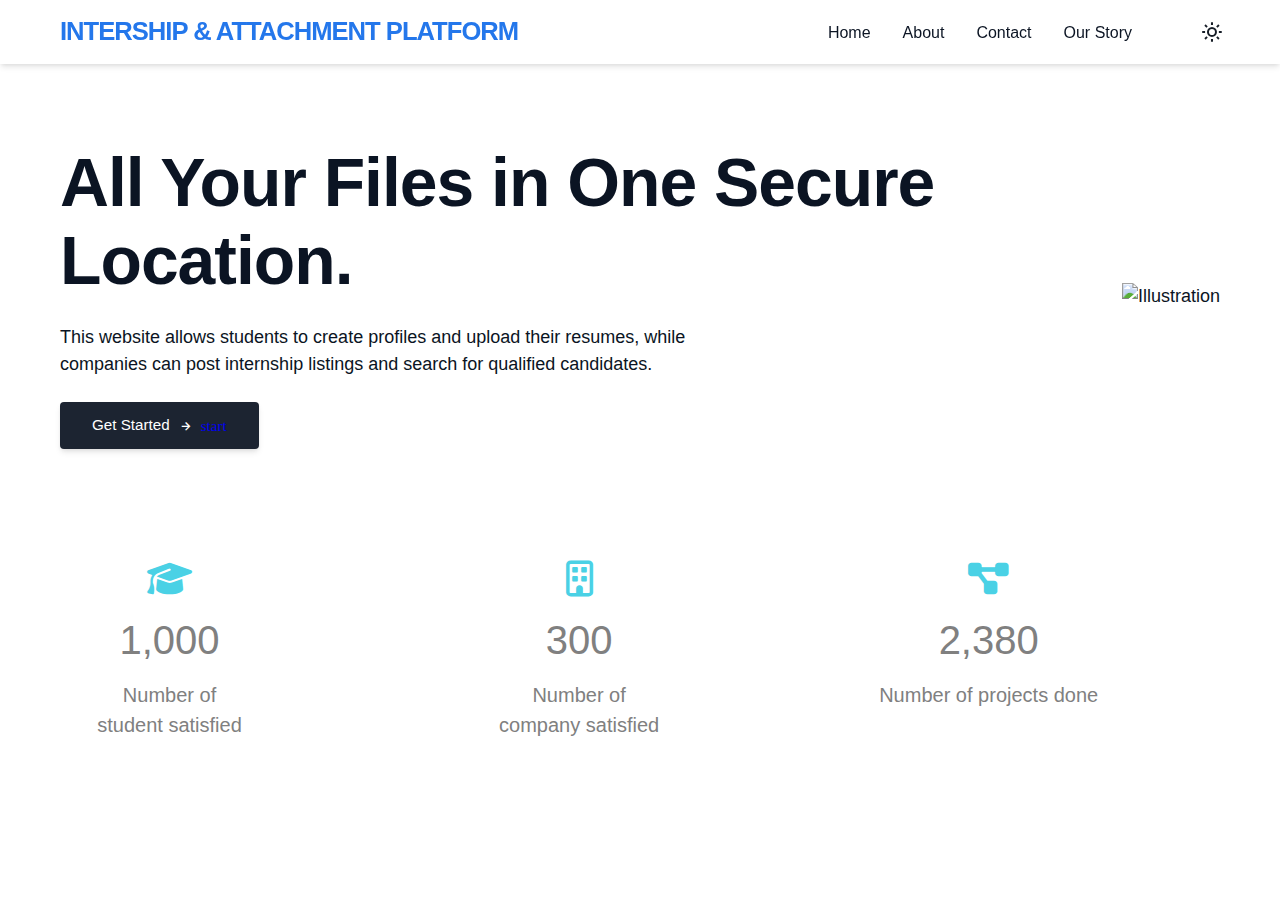
==== index.html @ 491e1c81 "jobserch" ====
<!DOCTYPE html>
<html lang="en">
<head>
    <meta charset="UTF-8">
    <meta name="viewport" content="width=device-width, initial-scale=1.0">
    <title>Document</title>
    <link rel="stylesheet" href="style.css">
    <link rel="stylesheet" href="https://cdnjs.cloudflare.com/ajax/libs/font-awesome/6.4.2/css/all.min.css">
    <link rel="stylesheet" href="https://unpkg.com/boxicons@latest/css/boxicons.min.css">
    <script src="https://ajax.googleapis.com/ajax/libs/jquery/3.6.0/jquery.min.js"></script>


</head>
<body>
    <header class="header" id="header">
        <nav class="navbar container">
           <a href="#" class="brand">Intership & Attachment platform</a>
           <div class="burger" id="burger">
              <span class="burger-line"></span>
              <span class="burger-line"></span>
              <span class="burger-line"></span>
           </div>
           <div class="menu" id="menu">
              <ul class="menu-inner">
                 <li class="menu-item"><a href="#Home" class="menu-link">Home</a></li>
                 <li class="menu-item"><a href="#" class="menu-link">About</a></li>
                 <li class="menu-item"><a href="#" class="menu-link">Contact</a></li>
                 <li class="menu-item"><a href="#" class="menu-link">Our story</a></li>
              </ul>
           </div>
           <button class="switch" id="switch">
              <i class="switch-light bx bx-sun"></i>
              
              <i class="switch-dark bx bx-moon"></i>

           </button>
        </nav>
     </header>
     <main class="main">
        <section class="section banner banner-section" id="Home">
           <div class="container banner-column">
              <img class="banner-image" src="https://i.ibb.co/sVqYmS2/Illustration.png" alt="Illustration">
              <div class="banner-inner">
                 <h1 class="heading-xl">All Your Files in One Secure Location.</h1>
                 <p class="paragraph">
                    This website allows students to create profiles and upload their resumes, while companies can post internship listings and search for qualified candidates.
  </p>
                 <button class="btn btn-darken btn-inline">
                Get Started  <i class="bx bx-right-arrow-alt"> <a href="registration.html" class="btn">start</a> </i>
                 </button>
              </div>
           </div>
        </section>
     </main>

<!-- ....................................................................................................................................
      END OF HOME SECTION
.................................................................................................................................... -->


<div class="counter">
<div class="wrapper">
   <div class="counter col_fourth">
      <i class="fa-solid fa-graduation-cap fa-beat  fa-2x"></i>
           <!-- <i class="fa fa-code fa-2x"></i> -->
     <h2 class="timer count-title count-number" data-to="5000" data-speed="3500"></h2>
      <p class="count-text ">Number of student satisfied</p>
   </div>

   <div class="counter col_fourth">
      <i class="fa-regular fa-building fa-beat fa-2x"></i>
     <!-- <i class="fa fa-coffee fa-2x"></i> -->
     <h2 class="timer count-title count-number" data-to="1500" data-speed="3500" data-decimals =""></h2>
     <p class="count-text ">Number of company satisfied</p>
   </div>

   <div class="counter col_fourth">
      <i class="fa-solid fa-diagram-project fa-beat fa-2x"></i>
     <!-- <i class="fa fa-lightbulb-o fa-2x"></i> -->
     <h2 class="timer count-title count-number" data-to="11900" data-speed="3500"></h2>
     <p class="count-text ">Number of projects done</p>
   </div>
</div>


   

<!-- END OF counter SECTION .......................................... -->
<!-- .................................................................... -->





     <!-- <script src="https://code.iconify.design/iconify-icon/1.0.7/iconify-icon.min.js"></script> -->
 <script src="script.js"></script>
</body>
</html>
---- style.css ----
:root {
  --color-white-100: hsl(206, 0%, 100%);
  --color-white-200: hsl(206, 0%, 90%);
  --color-white-300: hsl(206, 0%, 80%);
  --color-white-400: hsl(206, 0%, 65%);
  --color-white-500: hsl(206, 0%, 50%);
  --color-black-100: hsl(217, 30%, 18%);
  --color-black-200: hsl(217, 27%, 15%);
  --color-black-300: hsl(217, 27%, 12%);
  --color-black-400: hsl(217, 52%, 9%);
  --color-blue-100: hsl(215, 97%, 87%);
  --color-blue-200: hsl(215, 96%, 78%);
  --color-blue-300: hsl(215, 94%, 68%);
  --color-blue-400: hsl(215, 91%, 60%);
  --color-blue-500: hsl(215, 83%, 53%);
  --color-blue-600: hsl(215, 76%, 48%);
  --shadow-small: 0 1px 3px 0 rgba(0, 0, 0, 0.1),
     0 1px 2px 0 rgba(0, 0, 0, 0.06);
  --shadow-medium: 0 4px 6px -1px rgba(0, 0, 0, 0.1),
     0 2px 4px -1px rgba(0, 0, 0, 0.06);
  --shadow-large: 0 10px 15px -3px rgba(0, 0, 0, 0.1),
     0 4px 6px -2px rgba(0, 0, 0, 0.05);
}

*,
*::before,
*::after {
  padding: 0;
  margin: 0;
  box-sizing: border-box;
  list-style: none;
  list-style-type: none;
  text-decoration: none;
  -webkit-font-smoothing: antialiased;
  -moz-osx-font-smoothing: grayscale;
  text-rendering: optimizeLegibility;
}

html {
  font-size: 100%;
  box-sizing: inherit;
  scroll-behavior: smooth;
  height: -webkit-fill-available;
}

body {
  font-family: "Poppins", sans-serif;
  font-size: clamp(1rem, 2vw, 1.125rem);
  font-weight: 400;
  line-height: 1.5;
  color: var(--color-black-400);
  background-color: var(--color-white-100);
  /* overflow: auto; */
}
body.darkmode {
  color: var(--color-white-100);
  background-color: var(--color-black-400);
}

main {
  overflow: hidden;
}

p {
  text-wrap: balance;
}

a,
button {
  cursor: pointer;
  user-select: none;
  border: none;
  outline: none;
  background: none;
}

img,
video {
  display: block;
  max-width: 100%;
  height: auto;
  object-fit: cover;
}

.section {
  margin: 0 auto;
  padding: 5rem 0 2rem;
}

.container {
  max-width: 75rem;
  height: auto;
  margin: 0 auto;
  padding: 0 1.25rem;
}

.paragraph {
  font-family: inherit;
  text-wrap: balance;
  color: inherit;
}

.heading-xl {
  font-family: inherit;
  font-size: clamp(2.648rem, 6vw, 4.241rem);
  font-weight: 700;
  line-height: 1.15;
  letter-spacing: -1px;
}
.heading-lg {
  font-family: inherit;
  font-size: clamp(2.179rem, 5vw, 3.176rem);
  font-weight: 700;
  line-height: 1.15;
  letter-spacing: -1px;
}
.heading-md {
  font-family: inherit;
  font-size: clamp(1.794rem, 4vw, 2.379rem);
  font-weight: 700;
  line-height: 1.25;
  letter-spacing: -1px;
}

.btn {
  display: inline-block;
  font-family: inherit;
  font-size: 0.95rem;
  font-weight: 500;
  line-height: 1.5;
  text-align: center;
  vertical-align: middle;
  white-space: nowrap;
  user-select: none;
  outline: none;
  border: none;
  border-radius: 0.25rem;
  text-transform: unset;
  transition: all 0.3s ease-in-out;
}
.btn-inline {
  display: inline-flex;
  align-items: center;
  justify-content: center;
  column-gap: 0.5rem;
}
.btn-darken {
  padding: 0.75rem 2rem;
  color: var(--color-white-100);
  background-color: var(--color-black-200);
  box-shadow: var(--shadow-medium);
}
.darkmode .btn-darken {
  background-color: var(--color-blue-500);
}

.header {
  position: fixed;
  top: 0;
  left: 0;
  z-index: 100;
  width: 100%;
  height: auto;
  margin: 0 auto;
  background-color: var(--color-white-100);
  box-shadow: var(--shadow-medium);
}
.darkmode .header {
  background-color: var(--color-black-400);
}

.navbar {
  display: flex;
  flex-direction: row;
  align-items: center;
  align-content: center;
  justify-content: space-between;
  width: 100%;
  height: 4rem;
  margin: 0 auto;
}

.brand {
  font-family: inherit;
  font-size: 1.6rem;
  font-weight: 600;
  line-height: 1.25;
  margin-right: auto;
  letter-spacing: -1px;
  text-transform: uppercase;
  color: var(--color-blue-500);
}
.darkmode .brand {
  color: var(--color-white-100);
}

.menu {
  position: fixed;
  top: 0;
  left: -100%;
  z-index: 10;
  width: 100%;
  height: 100vh;
  overflow: hidden;
  color: var(--color-black-400);
  background-color: var(--color-white-100);
  box-shadow: var(--shadow-medium);
  transition: all 0.4s ease-in-out;
}
.darkmode .menu {
  color: var(--color-white-100);
  background-color: var(--color-black-400);
}
.menu.is-active {
  left: 0;
}
.menu-inner {
  display: flex;
  flex-direction: column;
  align-items: center;
  justify-content: center;
  row-gap: 1.25rem;
  margin-top: 7rem;
}
.menu-link {
  font-family: inherit;
  font-size: 1rem;
  font-weight: 500;
  line-height: 1.5;
  color: inherit;
  text-transform: uppercase;
  transition: all 0.3s ease;
}
@media only screen and (min-width: 48rem) {
  .menu {
    position: relative;
    top: 0;
    left: 0;
    width: auto;
    height: auto;
    padding: 0rem;
    margin-left: auto;
    background: none;
    box-shadow: none;
    transition: none;
  }
  .menu-inner {
    display: flex;
    flex-direction: row;
    column-gap: 2rem;
    margin: 0 auto;
  }
  .menu-link {
    text-transform: capitalize;
  }
}

.burger {
  position: relative;
  display: block;
  cursor: pointer;
  user-select: none;
  order: -1;
  z-index: 12;
  width: 1.6rem;
  height: 1.15rem;
  margin-right: 1.25rem;
  border: none;
  outline: none;
  background: none;
  visibility: visible;
  transform: rotate(0deg);
  transition: 0.35s ease;
}
@media only screen and (min-width: 48rem) {
  .burger {
    display: none;
    visibility: hidden;
  }
}
.burger-line {
  position: absolute;
  display: block;
  left: 0;
  width: 100%;
  height: 2px;
  border: none;
  outline: none;
  opacity: 1;
  border-radius: 1rem;
  transform: rotate(0deg);
  background-color: var(--color-black-300);
  transition: 0.25s ease-in-out;
}
.darkmode .burger-line {
  background-color: var(--color-white-100);
}
.burger-line:nth-child(1) {
  top: 0px;
}
.burger-line:nth-child(2) {
  top: 0.5rem;
  width: 70%;
}
.burger-line:nth-child(3) {
  top: 1rem;
}
.burger.is-active .burger-line:nth-child(1) {
  top: 0.5rem;
  transform: rotate(135deg);
}
.burger.is-active .burger-line:nth-child(2) {
  opacity: 0;
  visibility: hidden;
}
.burger.is-active .burger-line:nth-child(3) {
  top: 0.5rem;
  transform: rotate(-135deg);
}

.switch {
  position: relative;
  display: block;
  cursor: pointer;
  user-select: none;
  z-index: 9;
  margin-left: 5rem;
  margin-right: 0.5rem;
}
.switch-light, .switch-dark {
  position: absolute;
  top: 50%;
  left: 50%;
  transform-origin: center;
  transform: translate(-50%, -50%);
  transition: all 0.3s ease-in;
}
.switch-light {
  font-size: 1.45rem;
  visibility: visible;
  color: var(--color-black-300);
}
.darkmode .switch-light {
  font-size: 0rem;
  visibility: hidden;
}
.switch-dark {
  font-size: 0rem;
  visibility: hidden;
  color: var(--color-white-100);
}
.darkmode .switch-dark {
  font-size: 1.45rem;
  visibility: visible;
}

.banner-column {
  position: relative;
  display: grid;
  align-items: center;
  row-gap: 2rem;
}
@media only screen and (min-width: 48rem) {
  .banner-column {
    grid-template-columns: repeat(2, minmax(0, 1fr));
    justify-content: center;
    margin-top: 4rem;
  }
}
@media only screen and (min-width: 64rem) {
  .banner-column {
    grid-template-columns: 1fr max-content;
    column-gap: 2rem;
  }
}
.banner-image {
  display: block;
  max-width: 25rem;
  height: auto;
  object-fit: cover;
  justify-self: center;
}
@media only screen and (min-width: 48rem) {
  .banner-image {
    order: 1;
    max-width: 28rem;
    height: auto;
  }
}
@media only screen and (min-width: 64rem) {
  .banner-image {
    max-width: 33rem;
    height: auto;
  }
}
.banner-inner {
  display: flex;
  flex-direction: column;
  align-items: flex-start;
  row-gap: 1.5rem;
}

/*# sourceMappingURL=style.css.map */


/* JS COUNTER CSS  */




.counter {
  font-family: Arial;
  padding: 25px;
  background-color: #f5f5f5;
  color: #808080;
  text-align: center;
  margin-top: 0;
  display: flex;
  justify-content: space-between;
}

/*-=-=-=-=-=-=-=-=-=-=-=- */
/* Column Grids */
/*-=-=-=-=-=-=-=-=-=-=-=- */

.col_half { width: 49%; }
.col_third { width: 32%; }
.col_fourth { width: 23.5%; align-self: center; }
.col_fifth { width: 18.4%; }
.col_sixth { width: 15%; }
.col_three_fourth { width: 74.5%;}
.col_twothird{ width: 66%;}
.col_half,
.col_third,
.col_twothird,
.col_fourth,
.col_three_fourth,
.col_fifth{
  position: relative;
  display:inline;
  display: inline-block;
  float: left;
  margin-right: 9.8%;
  margin-bottom: 20px;
}
.end { margin-right: 0 !important; }
/* Column Grids End */

.wrapper { width: 100%; margin: 30px auto; position: relative;}
.counter { background-color: #ffffff; margin-right: 20px 35px;  border-radius: 5px;}
.count-title { font-size: 40px; font-weight: normal; margin-top: 10px; margin-bottom: 0; text-align: center; }
.count-text { font-size: 20px; font-weight: normal; margin-top: 10px; margin-bottom: 0; text-align: center; }
.fa-2x { margin: 0 auto; float: none; display: table; color: #4ad1e5; }
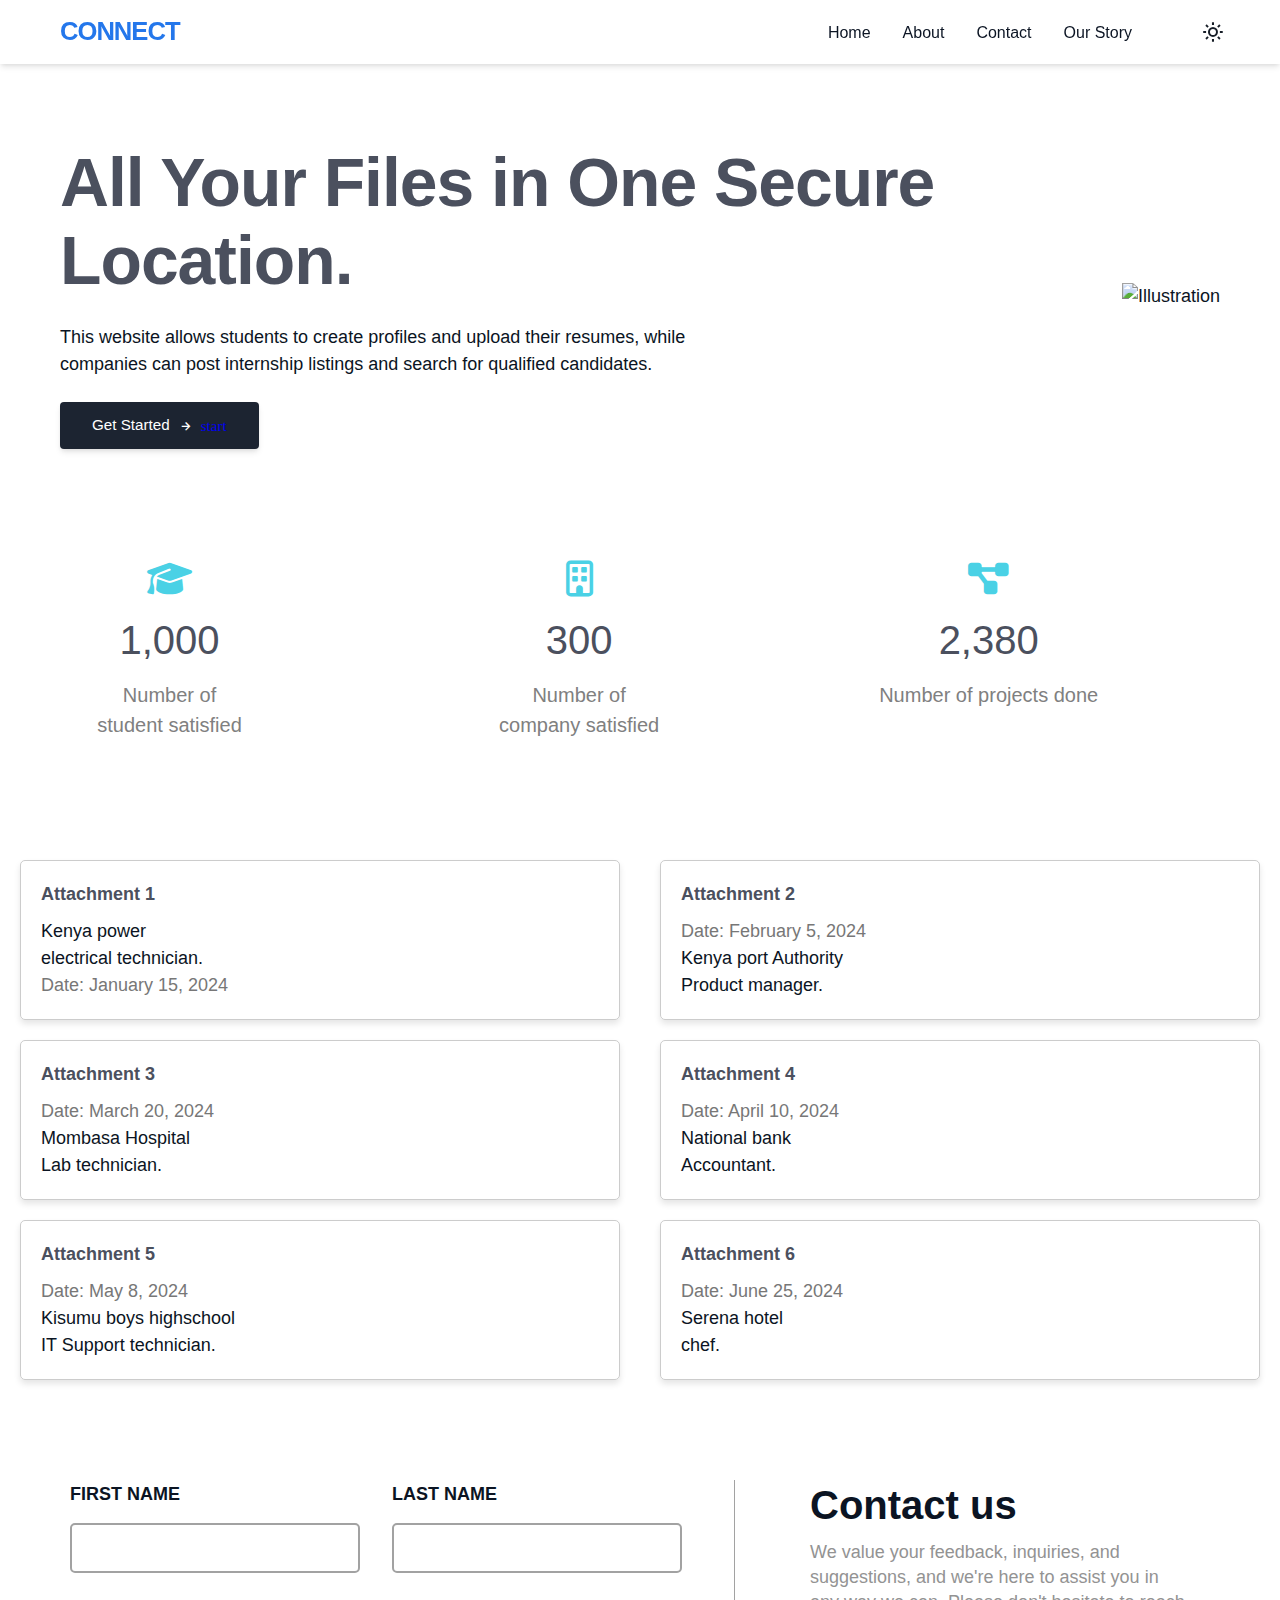
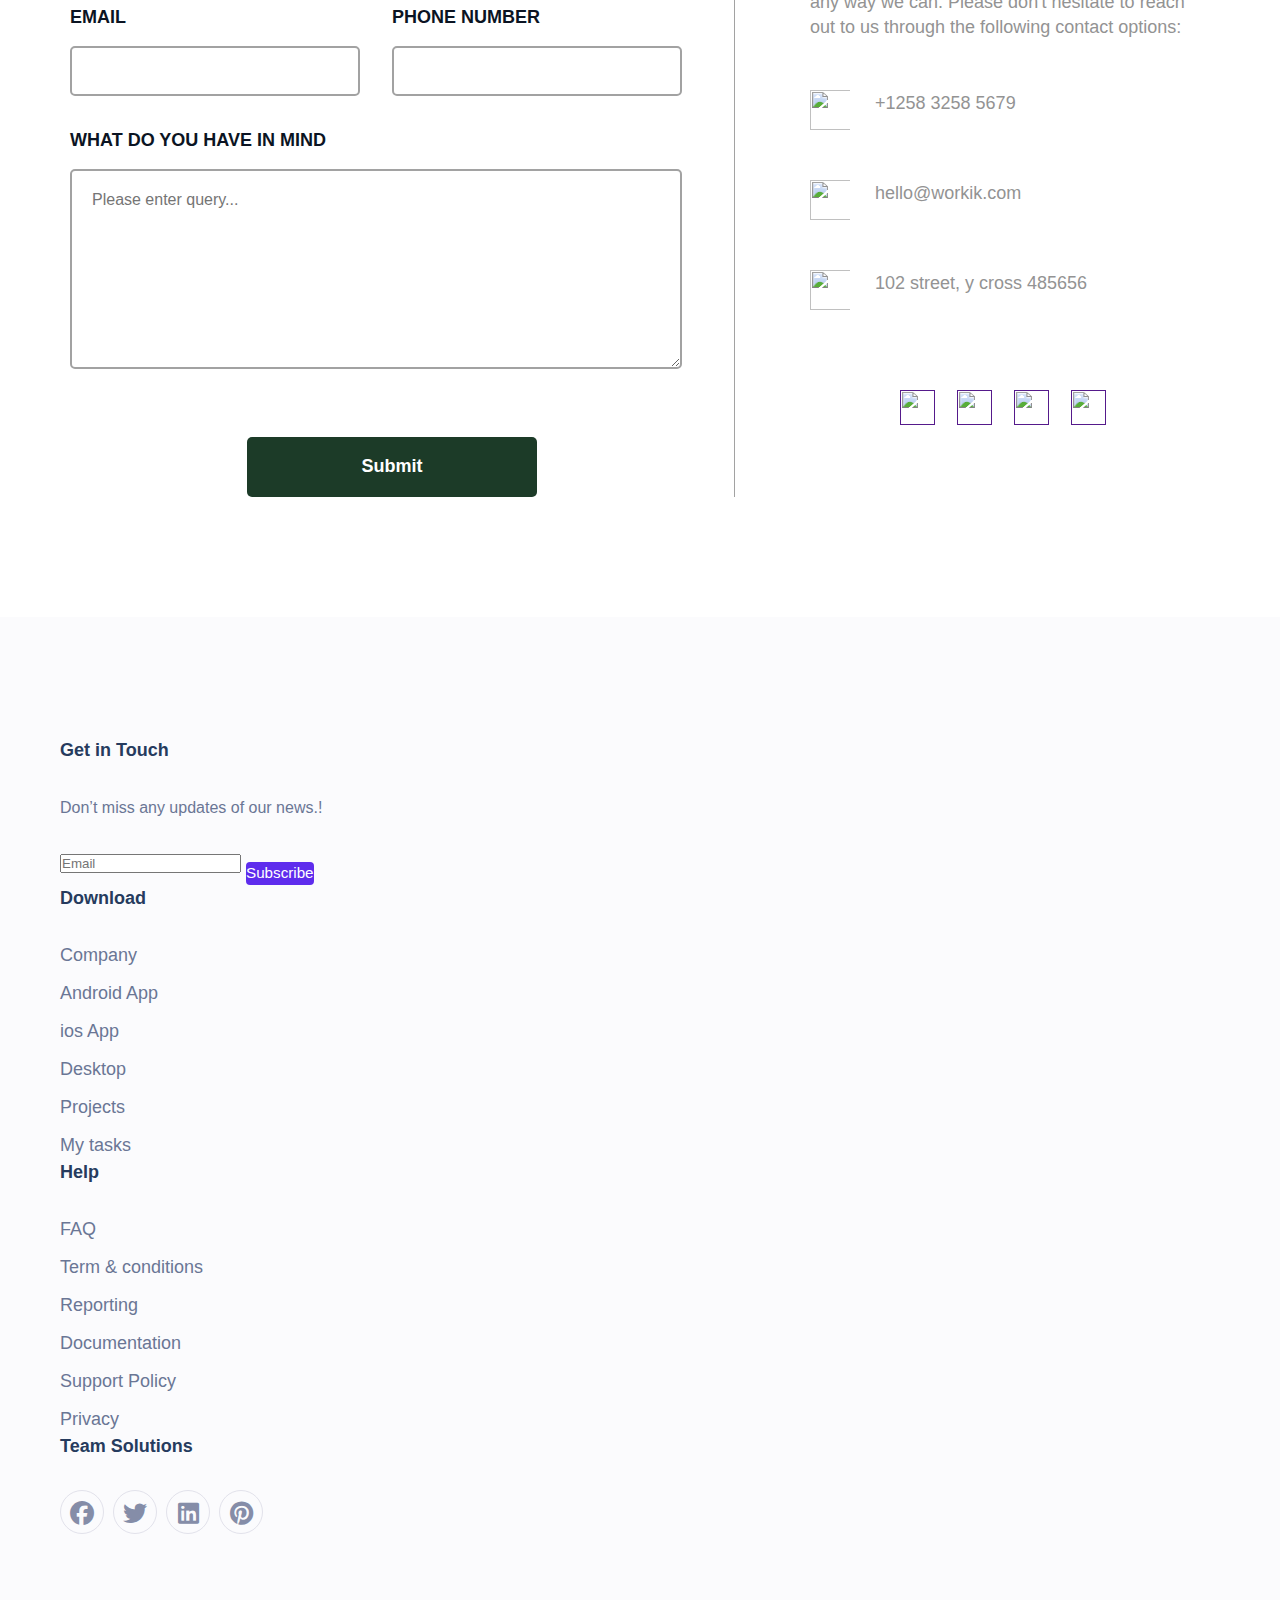
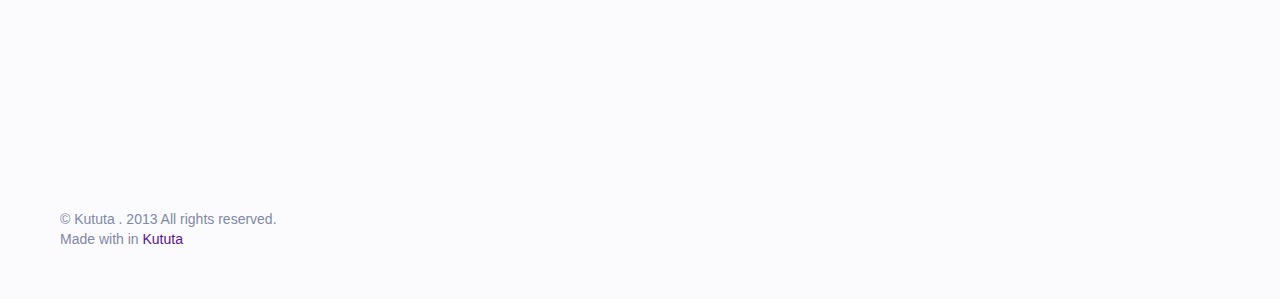
==== commit 1f725b26: "scafolding the project" ====
--- a/index.html
+++ b/index.html
@@ -3,18 +3,19 @@
 <head>
     <meta charset="UTF-8">
     <meta name="viewport" content="width=device-width, initial-scale=1.0">
-    <title>Document</title>
+    <title> Join us today and experience a seamless digital attachment management solution that will change the way you work and collaborate.</title>
     <link rel="stylesheet" href="style.css">
     <link rel="stylesheet" href="https://cdnjs.cloudflare.com/ajax/libs/font-awesome/6.4.2/css/all.min.css">
     <link rel="stylesheet" href="https://unpkg.com/boxicons@latest/css/boxicons.min.css">
     <script src="https://ajax.googleapis.com/ajax/libs/jquery/3.6.0/jquery.min.js"></script>
+    <link rel="stylesheet" href="https://cdn.jsdelivr.net/npm/bootstrap@4.6.2/dist/css/bootstrap.min.css" integrity="sha384-xOolHFLEh07PJGoPkLv1IbcEPTNtaed2xpHsD9ESMhqIYd0nLMwNLD69Npy4HI+N" crossorigin="anonymous">
 
 
 </head>
 <body>
     <header class="header" id="header">
         <nav class="navbar container">
-           <a href="#" class="brand">Intership & Attachment platform</a>
+           <a href="#" class="brand">connect</a>
            <div class="burger" id="burger">
               <span class="burger-line"></span>
               <span class="burger-line"></span>
@@ -24,7 +25,7 @@
               <ul class="menu-inner">
                  <li class="menu-item"><a href="#Home" class="menu-link">Home</a></li>
                  <li class="menu-item"><a href="#" class="menu-link">About</a></li>
-                 <li class="menu-item"><a href="#" class="menu-link">Contact</a></li>
+                 <li class="menu-item"><a href="#Contact" class="menu-link">Contact</a></li>
                  <li class="menu-item"><a href="#" class="menu-link">Our story</a></li>
               </ul>
            </div>
@@ -58,7 +59,7 @@
 .................................................................................................................................... -->
 
 
-<div class="counter">
+<section class="counter">
 <div class="wrapper">
    <div class="counter col_fourth">
       <i class="fa-solid fa-graduation-cap fa-beat  fa-2x"></i>
@@ -80,19 +81,1100 @@
      <h2 class="timer count-title count-number" data-to="11900" data-speed="3500"></h2>
      <p class="count-text ">Number of projects done</p>
    </div>
-</div>
+</section>
 
 
    
 
 <!-- END OF counter SECTION .......................................... -->
 <!-- .................................................................... -->
-
-
-
+<div class="attachment-section">
+        <!-- Attachment 1 -->
+        <div class="attachment-card">
+    <h2 class="attachment-title">Attachment 1</h2>
+    <p class="attachment-company">Kenya power</p>
+    <p class="attachment-description">electrical technician.</p>
+    <p class="attachment-date">Date: January 15, 2024</p>
+    
+    <!-- Additional information about the attachment -->
+</div>
+
+        <!-- Attachment 2 -->
+        <div class="attachment-card">
+            <h2 class="attachment-title">Attachment 2</h2>
+            <p class="attachment-date">Date: February 5, 2024</p>
+            <p class="attachment-company">Kenya port Authority</p>
+            <p class="attachment-description">Product manager.</p>
+            <!-- Additional information about the attachment -->
+        </div>
+
+        <!-- Attachment 3 -->
+        <div class="attachment-card">
+            <h2 class="attachment-title">Attachment 3</h2>
+            <p class="attachment-date">Date: March 20, 2024</p>
+            <p class="attachment-company">Mombasa Hospital</p>
+            <p class="attachment-description">Lab technician.</p>
+            <!-- Additional information about the attachment -->
+        </div>
+
+        <!-- Attachment 4 -->
+        <div class="attachment-card">
+            <h2 class="attachment-title">Attachment 4</h2>
+            <p class="attachment-date">Date: April 10, 2024</p>
+            <p class="attachment-company">National bank</p>
+            <p class="attachment-description">Accountant.</p>
+            <!-- Additional information about the attachment -->
+        </div>
+
+        <!-- Attachment 5 -->
+        <div class="attachment-card">
+            <h2 class="attachment-title">Attachment 5</h2>
+            <p class="attachment-date">Date: May 8, 2024</p>
+            <p class="attachment-company">Kisumu boys highschool</p>
+            <p class="attachment-description">IT Support technician.</p>
+            <!-- Additional information about the attachment -->
+        </div>
+
+        <!-- Attachment 6 -->
+        <div class="attachment-card">
+            <h2 class="attachment-title">Attachment 6</h2>
+            <p class="attachment-date">Date: June 25, 2024</p>
+            <p class="attachment-company">Serena hotel</p>
+            <p class="attachment-description">chef.</p>
+            <!-- Additional information about the attachment -->
+        </div>
+    </div>
+
+<style>
+
+    .attachment-section {
+            display: flex;
+            flex-wrap: wrap; /* Allow flex items to wrap to the next row */
+            justify-content: space-between;
+            padding: 20px;
+        }
+
+        .attachment-card {
+            width: calc(50% - 20px);
+            margin-bottom: 20px;
+            border: 1px solid #ccc;
+            border-radius: 5px;
+            padding: 20px;
+            box-sizing: border-box;
+            transition: transform 0.2s, box-shadow 0.2s;
+            box-shadow: 0 4px 6px rgba(0, 0, 0, 0.1);
+        }
+
+        .attachment-card:hover {
+            transform: scale(1.05);
+        }
+
+        .attachment-title {
+            font-size: 18px;
+            margin-bottom: 10px;
+        }
+
+        .attachment-date {
+            color: #777;
+        }
+
+        /* Media Queries for Responsiveness */
+        @media (max-width: 768px) {
+            .attachment-card {
+                width: 100%; /* Take full width on smaller screens */
+            }
+        }
+
+/* END OF attachment-card */
+
+
+
+
+    </style>
+
+
+<!--  ...................................................... -
+END OF Attachment SECTION
+-- -------------------------------------------------------- -->
+<!-- 
+    =======================================================================
+
+    This is a working contact form. To receive email, 
+    Replace YOUR_ACCESS_KEY_HERE with your actual Access Key.
+
+    Create Access Key here 👉 https://web3forms.com/
+
+    =======================================================================
+ -->
+<section class="Contact" id="Contact">
+   <div class="contact_us_green">
+  <div class="responsive-container-block big-container">
+    <div class="responsive-container-block container">
+      <div class="responsive-cell-block wk-tab-12 wk-mobile-12 wk-desk-7 wk-ipadp-10 line" id="i69b-2">
+        <form class="form-box">
+          <div class="container-block form-wrapper">
+            <div class="head-text-box">
+              <p class="text-blk contactus-head">
+                Contact us
+              </p>
+              <p class="text-blk contactus-subhead">
+                Lorem ipsum dolor sit amet, consectetur adipiscing elit, sed do eiusmod tempor incididunt ut labore et dolore magna al iqua. Ut enim
+              </p>
+            </div>
+            <div class="responsive-container-block">
+              <div class="responsive-cell-block wk-ipadp-6 wk-tab-12 wk-mobile-12 wk-desk-6" id="i10mt-6">
+                <p class="text-blk input-title">
+                  FIRST NAME
+                </p>
+                <input class="input" id="ijowk-6" name="FirstName">
+              </div>
+              <div class="responsive-cell-block wk-desk-6 wk-ipadp-6 wk-tab-12 wk-mobile-12">
+                <p class="text-blk input-title">
+                  LAST NAME
+                </p>
+                <input class="input" id="indfi-4" name="Last Name">
+              </div>
+              <div class="responsive-cell-block wk-desk-6 wk-ipadp-6 wk-tab-12 wk-mobile-12">
+                <p class="text-blk input-title">
+                  EMAIL
+                </p>
+                <input class="input" id="ipmgh-6" name="Email">
+              </div>
+              <div class="responsive-cell-block wk-desk-6 wk-ipadp-6 wk-tab-12 wk-mobile-12">
+                <p class="text-blk input-title">
+                  PHONE NUMBER
+                </p>
+                <input class="input" id="imgis-5" name="PhoneNumber">
+              </div>
+              <div class="responsive-cell-block wk-tab-12 wk-mobile-12 wk-desk-12 wk-ipadp-12" id="i634i-6">
+                <p class="text-blk input-title">
+                  WHAT DO YOU HAVE IN MIND
+                </p>
+                <textarea class="textinput" id="i5vyy-6" placeholder="Please enter query..."></textarea>
+              </div>
+            </div>
+            <div class="btn-wrapper">
+              <button class="submit-btn">
+                Submit
+              </button>
+            </div>
+          </div>
+        </form>
+      </div>
+      <div class="responsive-cell-block wk-tab-12 wk-mobile-12 wk-desk-5 wk-ipadp-10" id="ifgi">
+        <div class="container-box">
+          <div class="text-content">
+            <p class="text-blk contactus-head">
+              Contact us
+            </p>
+            <p class="text-blk contactus-subhead">
+              We value your feedback, inquiries, and suggestions, and we're here to assist you in any way we can. Please don't hesitate to reach out to us through the following contact options:
+
+            </p>
+          </div>
+          <div class="workik-contact-bigbox">
+            <div class="workik-contact-box">
+              <div class="phone text-box">
+                <img class="contact-svg" src="https://workik-widget-assets.s3.amazonaws.com/widget-assets/images/ET21.jpg">
+                <p class="contact-text">
+                  +1258 3258 5679
+                </p>
+              </div>
+              <div class="address text-box">
+                <img class="contact-svg" src="https://workik-widget-assets.s3.amazonaws.com/widget-assets/images/ET22.jpg">
+                <p class="contact-text">
+                  hello@workik.com
+                </p>
+              </div>
+              <div class="mail text-box">
+                <img class="contact-svg" src="https://workik-widget-assets.s3.amazonaws.com/widget-assets/images/ET23.jpg">
+                <p class="contact-text">
+                  102 street, y cross 485656
+                </p>
+              </div>
+            </div>
+            <div class="social-media-links">
+              <a href="">
+                <img class="social-svg" id="is9ym" src="https://workik-widget-assets.s3.amazonaws.com/widget-assets/images/gray-mail.svg">
+              </a>
+              <a href="">
+                <img class="social-svg" id="i706n" src="https://workik-widget-assets.s3.amazonaws.com/widget-assets/images/gray-twitter.svg">
+              </a>
+              <a href="">
+                <img class="social-svg" id="ib9ve" src="https://workik-widget-assets.s3.amazonaws.com/widget-assets/images/gray-insta.svg">
+              </a>
+              <a href="">
+                <img class="social-svg" id="ie9fx" src="https://workik-widget-assets.s3.amazonaws.com/widget-assets/images/gray-fb.svg">
+              </a>
+            </div>
+          </div>
+        </div>
+      </div>
+    </div>
+  </div>
+</div>
+</section>
+
+
+<Style> 
+.contact_us_green * {
+  font-family: Nunito, sans-serif;
+}
+
+.contact_us_green .responsive-container-block {
+  min-height: 75px;
+  height: fit-content;
+  width: 100%;
+  display: flex;
+  flex-wrap: wrap;
+  justify-content: flex-start;
+  margin-top: 0px;
+  margin-right: auto;
+  margin-bottom: 60px;
+  margin-left: auto;
+}
+
+.contact_us_green input:focus {
+  outline-color: initial;
+  outline-style: none;
+  outline-width: initial;
+}
+
+.contact_us_green textarea:focus {
+  outline-color: initial;
+  outline-style: none;
+  outline-width: initial;
+}
+
+.contact_us_green .text-blk {
+  margin-top: 0px;
+  margin-right: 0px;
+  margin-bottom: 0px;
+  margin-left: 0px;
+  line-height: 25px;
+}
+
+.contact_us_green .responsive-cell-block {
+  min-height: 75px;
+}
+
+.contact_us_green .responsive-container-block.container {
+  max-width: 1320px;
+  margin-top: 60px;
+  margin-right: auto;
+  margin-bottom: 60px;
+  margin-left: auto;
+}
+
+.contact_us_green .responsive-container-block.big-container {
+  padding-top: 0px;
+  padding-right: 50px;
+  padding-bottom: 0px;
+  padding-left: 50px;
+}
+
+.contact_us_green .text-blk.contactus-head {
+  font-size: 40px;
+  line-height: 50px;
+  font-weight: 700;
+  margin-top: 0px;
+  margin-right: 0px;
+  margin-bottom: 10px;
+  margin-left: 0px;
+}
+
+.contact_us_green .text-blk.contactus-subhead {
+  max-width: 385px;
+  color: #939393;
+  font-size: 18px;
+  margin-top: 0px;
+  margin-right: 0px;
+  margin-bottom: 50px;
+  margin-left: 0px;
+}
+
+.contact_us_green .contact-svg {
+  padding-top: 0px;
+  padding-right: 25px;
+  padding-bottom: 0px;
+  padding-left: 0px;
+  width: 65px;
+  height: 40px;
+}
+
+.contact_us_green .social-media-links {
+  margin-top: 80px;
+  margin-right: auto;
+  margin-bottom: 0px;
+  margin-left: auto;
+  width: 250px;
+  display: flex;
+  justify-content: space-evenly;
+}
+
+.contact_us_green .social-svg {
+  width: 35px;
+  height: 35px;
+}
+
+.contact_us_green .text-box {
+  display: flex;
+  margin-top: 0px;
+  margin-right: 0px;
+  margin-bottom: 50px;
+  margin-left: 0px;
+}
+
+.contact_us_green .contact-text {
+  color: #939393;
+}
+
+.contact_us_green .input {
+  height: 50px;
+  width: 90%;
+  border-top-width: 2.5px;
+  border-right-width: 2.5px;
+  border-bottom-width: 2.5px;
+  border-left-width: 2.5px;
+  border-top-style: solid;
+  border-right-style: solid;
+  border-bottom-style: solid;
+  border-left-style: solid;
+  border-top-color: #a2a2a2;
+  border-right-color: #a2a2a2;
+  border-bottom-color: #a2a2a2;
+  border-left-color: #a2a2a2;
+  border-image-source: initial;
+  border-image-slice: initial;
+  border-image-width: initial;
+  border-image-outset: initial;
+  border-image-repeat: initial;
+  border-top-left-radius: 5px;
+  border-top-right-radius: 5px;
+  border-bottom-right-radius: 5px;
+  border-bottom-left-radius: 5px;
+  font-size: 16px;
+  padding-top: 5px;
+  padding-right: 15px;
+  padding-bottom: 5px;
+  padding-left: 15px;
+}
+
+.contact_us_green .textinput {
+  height: 200px;
+  width: 95%;
+  border-top-width: 2px;
+  border-right-width: 2px;
+  border-bottom-width: 2px;
+  border-left-width: 2px;
+  border-top-style: solid;
+  border-right-style: solid;
+  border-bottom-style: solid;
+  border-left-style: solid;
+  border-top-color: #a2a2a2;
+  border-right-color: #a2a2a2;
+  border-bottom-color: #a2a2a2;
+  border-left-color: #a2a2a2;
+  border-image-source: initial;
+  border-image-slice: initial;
+  border-image-width: initial;
+  border-image-outset: initial;
+  border-image-repeat: initial;
+  border-top-left-radius: 5px;
+  border-top-right-radius: 5px;
+  border-bottom-right-radius: 5px;
+  border-bottom-left-radius: 5px;
+  font-size: 16px;
+  padding-top: 20px;
+  padding-right: 30px;
+  padding-bottom: 20px;
+  padding-left: 20px;
+}
+
+.contact_us_green .submit-btn {
+  min-width: 290px;
+  height: 60px;
+  background-color: #1c3b28;
+  font-size: 18px;
+  font-weight: 700;
+  color: white;
+  border-top-width: 2px;
+  border-right-width: 2px;
+  border-bottom-width: 2px;
+  border-left-width: 2px;
+  border-top-style: none;
+  border-right-style: none;
+  border-bottom-style: none;
+  border-left-style: none;
+  border-top-color: #767676;
+  border-right-color: #767676;
+  border-bottom-color: #767676;
+  border-left-color: #767676;
+  border-image-source: initial;
+  border-image-slice: initial;
+  border-image-width: initial;
+  border-image-outset: initial;
+  border-image-repeat: initial;
+  border-top-left-radius: 5px;
+  border-top-right-radius: 5px;
+  border-bottom-right-radius: 5px;
+  border-bottom-left-radius: 5px;
+  margin-top: 0px;
+  margin-right: auto;
+  margin-bottom: 0px;
+  margin-left: auto;
+  cursor: pointer;
+}
+
+.contact_us_green .btn-wrapper {
+  display: flex;
+  justify-content: center;
+}
+
+.contact_us_green .text-blk.input-title {
+  font-size: 18px;
+  font-weight: 600;
+  line-height: 28px;
+  margin-top: 0px;
+  margin-right: 0px;
+  margin-bottom: 15px;
+  margin-left: 0px;
+}
+
+.contact_us_green .responsive-cell-block.wk-ipadp-6.wk-tab-12.wk-mobile-12.wk-desk-6 {
+  margin-top: 0px;
+  margin-right: 0px;
+  margin-bottom: 30px;
+  margin-left: 0px;
+}
+
+.contact_us_green .responsive-cell-block.wk-tab-12.wk-mobile-12.wk-desk-5.wk-ipadp-10 {
+  padding-top: 0px;
+  padding-right: 0px;
+  padding-bottom: 0px;
+  padding-left: 60px;
+  display: flex;
+  flex-direction: column;
+  align-items: center;
+}
+
+.contact_us_green .head-text-box {
+  display: none;
+}
+
+.contact_us_green .line {
+  border-right-width: 1.8px;
+  border-right-style: solid;
+  border-right-color: #a2a2a2;
+}
+
+.contact_us_green .responsive-cell-block.wk-tab-12.wk-mobile-12.wk-desk-7.wk-ipadp-10.line {
+  padding-top: 0px;
+  padding-right: 20px;
+  padding-bottom: 0px;
+  padding-left: 0px;
+}
+
+@media (max-width: 1024px) {
+  .contact_us_green .responsive-container-block.container {
+    justify-content: center;
+  }
+
+  .contact_us_green .text-blk.contactus-subhead {
+    max-width: 90%;
+  }
+
+  .contact_us_green .head-text-box {
+    display: block;
+  }
+
+  .contact_us_green .responsive-cell-block.wk-tab-12.wk-mobile-12.wk-desk-7.wk-ipadp-10.line {
+    padding-top: 0px;
+    padding-right: 20px;
+    padding-bottom: 60px;
+    padding-left: 0px;
+  }
+
+  .contact_us_green .line {
+    border-right-width: initial;
+    border-right-style: none;
+    border-right-color: initial;
+    border-bottom-width: 1.8px;
+    border-bottom-style: solid;
+    border-bottom-color: #a2a2a2;
+  }
+
+  .contact_us_green .responsive-cell-block.wk-tab-12.wk-mobile-12.wk-desk-5.wk-ipadp-10 {
+    margin-top: 60px;
+    margin-right: 0px;
+    margin-bottom: 0px;
+    margin-left: 0px;
+  }
+
+  .contact_us_green .workik-contact-bigbox {
+    display: flex;
+  }
+
+  .contact_us_green .responsive-cell-block.wk-tab-12.wk-mobile-12.wk-desk-5.wk-ipadp-10 {
+    padding-top: 0px;
+    padding-right: 0px;
+    padding-bottom: 0px;
+    padding-left: 0px;
+  }
+}
+
+@media (max-width: 768px) {
+  .contact_us_green .text-content {
+    display: none;
+  }
+
+  .contact_us_green .input {
+    width: 100%;
+  }
+
+  .contact_us_green .textinput {
+    width: 100%;
+  }
+
+  .contact_us_green .text-blk.contactus-head {
+    font-size: 30px;
+  }
+}
+
+@media (max-width: 500px) {
+  .contact_us_green .responsive-container-block.big-container {
+    padding-top: 0px;
+    padding-right: 20px;
+    padding-bottom: 0px;
+    padding-left: 20px;
+  }
+
+  .contact_us_green .workik-contact-bigbox {
+    display: block;
+  }
+
+  .contact_us_green .text-blk.input-title {
+    font-size: 16px;
+  }
+
+  .contact_us_green .text-blk.contactus-head {
+    font-size: 26px;
+  }
+
+  .contact_us_green .text-blk.contactus-subhead {
+    font-size: 16px;
+    line-height: 23px;
+  }
+
+  .contact_us_green .input {
+    height: 45px;
+  }
+
+  .contact_us_green .responsive-cell-block.wk-ipadp-6.wk-tab-12.wk-mobile-12.wk-desk-6 {
+    margin: 0 0 25px 0;
+  }
+}
+
+/* reponsiveness */
+@import url('https://fonts.googleapis.com/css2?family=Nunito:wght@200;300;400;600;700;800&amp;display=swap');
+
+*,
+*:before,
+*:after {
+  -moz-box-sizing: border-box;
+  -webkit-box-sizing: border-box;
+  box-sizing: border-box;
+}
+
+body {
+  margin: 0;
+}
+
+.wk-desk-1 {
+  width: 8.333333%;
+}
+
+.wk-desk-2 {
+  width: 16.666667%;
+}
+
+.wk-desk-3 {
+  width: 25%;
+}
+
+.wk-desk-4 {
+  width: 33.333333%;
+}
+
+.wk-desk-5 {
+  width: 41.666667%;
+}
+
+.wk-desk-6 {
+  width: 50%;
+}
+
+.wk-desk-7 {
+  width: 58.333333%;
+}
+
+.wk-desk-8 {
+  width: 66.666667%;
+}
+
+.wk-desk-9 {
+  width: 75%;
+}
+
+.wk-desk-10 {
+  width: 83.333333%;
+}
+
+.wk-desk-11 {
+  width: 91.666667%;
+}
+
+.wk-desk-12 {
+  width: 100%;
+}
+
+@media (max-width: 1024px) {
+  .wk-ipadp-1 {
+    width: 8.333333%;
+  }
+
+  .wk-ipadp-2 {
+    width: 16.666667%;
+  }
+
+  .wk-ipadp-3 {
+    width: 25%;
+  }
+
+  .wk-ipadp-4 {
+    width: 33.333333%;
+  }
+
+  .wk-ipadp-5 {
+    width: 41.666667%;
+  }
+
+  .wk-ipadp-6 {
+    width: 50%;
+  }
+
+  .wk-ipadp-7 {
+    width: 58.333333%;
+  }
+
+  .wk-ipadp-8 {
+    width: 66.666667%;
+  }
+
+  .wk-ipadp-9 {
+    width: 75%;
+  }
+
+  .wk-ipadp-10 {
+    width: 83.333333%;
+  }
+
+  .wk-ipadp-11 {
+    width: 91.666667%;
+  }
+
+  .wk-ipadp-12 {
+    width: 100%;
+  }
+}
+
+@media (max-width: 768px) {
+  .wk-tab-1 {
+    width: 8.333333%;
+  }
+
+  .wk-tab-2 {
+    width: 16.666667%;
+  }
+
+  .wk-tab-3 {
+    width: 25%;
+  }
+
+  .wk-tab-4 {
+    width: 33.333333%;
+  }
+
+  .wk-tab-5 {
+    width: 41.666667%;
+  }
+
+  .wk-tab-6 {
+    width: 50%;
+  }
+
+  .wk-tab-7 {
+    width: 58.333333%;
+  }
+
+  .wk-tab-8 {
+    width: 66.666667%;
+  }
+
+  .wk-tab-9 {
+    width: 75%;
+  }
+
+  .wk-tab-10 {
+    width: 83.333333%;
+  }
+
+  .wk-tab-11 {
+    width: 91.666667%;
+  }
+
+  .wk-tab-12 {
+    width: 100%;
+  }
+}
+
+@media (max-width: 500px) {
+  .wk-mobile-1 {
+    width: 8.333333%;
+  }
+
+  .wk-mobile-2 {
+    width: 16.666667%;
+  }
+
+  .wk-mobile-3 {
+    width: 25%;
+  }
+
+  .wk-mobile-4 {
+    width: 33.333333%;
+  }
+
+  .wk-mobile-5 {
+    width: 41.666667%;
+  }
+
+  .wk-mobile-6 {
+    width: 50%;
+  }
+
+  .wk-mobile-7 {
+    width: 58.333333%;
+  }
+
+  .wk-mobile-8 {
+    width: 66.666667%;
+  }
+
+  .wk-mobile-9 {
+    width: 75%;
+  }
+
+  .wk-mobile-10 {
+    width: 83.333333%;
+  }
+
+  .wk-mobile-11 {
+    width: 91.666667%;
+  }
+
+  .wk-mobile-12 {
+    width: 100%;
+  }
+}
+
+</style>
+
+ <!-- END OF CONTACT US SECTION -->
+
+ <footer class="new_footer_area bg_color">
+            <div class="new_footer_top">
+                <div class="container">
+                    <div class="row">
+                        <div class="col-lg-3 col-md-6">
+                            <div class="f_widget company_widget wow fadeInLeft" data-wow-delay="0.2s" style="visibility: visible; animation-delay: 0.2s; animation-name: fadeInLeft;">
+                                <h3 class="f-title f_600 t_color f_size_18">Get in Touch</h3>
+                                <p>Don’t miss any updates of our news.!</p>
+                                <form action="#" class="f_subscribe_two mailchimp" method="post" novalidate="true" _lpchecked="1">
+                                    <input type="text" name="EMAIL" class="form-control memail" placeholder="Email">
+                                    <button class="btn btn_get btn_get_two" type="submit">Subscribe</button>
+                                    <p class="mchimp-errmessage" style="display: none;"></p>
+                                    <p class="mchimp-sucmessage" style="display: none;"></p>
+                                </form>
+                            </div>
+                        </div>
+                        <div class="col-lg-3 col-md-6">
+                            <div class="f_widget about-widget pl_70 wow fadeInLeft" data-wow-delay="0.4s" style="visibility: visible; animation-delay: 0.4s; animation-name: fadeInLeft;">
+                                <h3 class="f-title f_600 t_color f_size_18">Download</h3>
+                                <ul class="list-unstyled f_list">
+                                    <li><a href="#">Company</a></li>
+                                    <li><a href="#">Android App</a></li>
+                                    <li><a href="#">ios App</a></li>
+                                    <li><a href="#">Desktop</a></li>
+                                    <li><a href="#">Projects</a></li>
+                                    <li><a href="#">My tasks</a></li>
+                                </ul>
+                            </div>
+                        </div>
+                        <div class="col-lg-3 col-md-6">
+                            <div class="f_widget about-widget pl_70 wow fadeInLeft" data-wow-delay="0.6s" style="visibility: visible; animation-delay: 0.6s; animation-name: fadeInLeft;">
+                                <h3 class="f-title f_600 t_color f_size_18">Help</h3>
+                                <ul class="list-unstyled f_list">
+                                    <li><a href="#">FAQ</a></li>
+                                    <li><a href="#">Term &amp; conditions</a></li>
+                                    <li><a href="#">Reporting</a></li>
+                                    <li><a href="#">Documentation</a></li>
+                                    <li><a href="#">Support Policy</a></li>
+                                    <li><a href="#">Privacy</a></li>
+                                </ul>
+                            </div>
+                        </div>
+                        <div class="col-lg-3 col-md-6">
+                            <div class="f_widget social-widget pl_70 wow fadeInLeft" data-wow-delay="0.8s" style="visibility: visible; animation-delay: 0.8s; animation-name: fadeInLeft;">
+                                <h3 class="f-title f_600 t_color f_size_18">Team Solutions</h3>
+                                <div class="f_social_icon">
+                                    <a href="#" class="fab fa-facebook"></a>
+                                    <a href="#" class="fab fa-twitter"></a>
+                                    <a href="#" class="fab fa-linkedin"></a>
+                                    <a href="#" class="fab fa-pinterest"></a>
+                                </div>
+                            </div>
+                        </div>
+                    </div>
+                </div>
+                <div class="footer_bg">
+                    <div class="footer_bg_one"></div>
+                    <div class="footer_bg_two"></div>
+                </div>
+            </div>
+            <div class="footer_bottom">
+                <div class="container">
+                    <div class="row align-items-center">
+                        <div class="col-lg-6 col-sm-7">
+                            <p class="mb-0 f_400">© Kututa . 2013 All rights reserved.</p>
+                        </div>
+                        <div class="col-lg-6 col-sm-5 text-right">
+                            <p>Made with <i class="icon_heart"></i> in <a href="" target="_blank">Kututa </a></p>
+                        </div>
+                    </div>
+                </div>
+            </div>
+        </footer>
+
+
+        <style> .new_footer_area {
+    background: #fbfbfd;
+}
+
+
+.new_footer_top {
+    padding: 120px 0px 270px;
+    position: relative;
+      overflow-x: hidden;
+}
+.new_footer_area .footer_bottom {
+    padding-top: 5px;
+    padding-bottom: 50px;
+}
+.footer_bottom {
+    font-size: 14px;
+    font-weight: 300;
+    line-height: 20px;
+    color: #7f88a6;
+    padding: 27px 0px;
+}
+.new_footer_top .company_widget p {
+    font-size: 16px;
+    font-weight: 300;
+    line-height: 28px;
+    color: #6a7695;
+    margin-bottom: 20px;
+}
+.new_footer_top .company_widget .f_subscribe_two .btn_get {
+    border-width: 1px;
+    margin-top: 20px;
+}
+.btn_get_two:hover {
+    background: transparent;
+    color: #5e2ced;
+}
+.btn_get:hover {
+    color: #fff;
+    background: #6754e2;
+    border-color: #6754e2;
+    -webkit-box-shadow: none;
+    box-shadow: none;
+}
+a:hover, a:focus, .btn:hover, .btn:focus, button:hover, button:focus {
+    text-decoration: none;
+    outline: none;
+}
+
+
+
+.new_footer_top .f_widget.about-widget .f_list li a:hover {
+    color: #5e2ced;
+}
+.new_footer_top .f_widget.about-widget .f_list li {
+    margin-bottom: 11px;
+}
+.f_widget.about-widget .f_list li:last-child {
+    margin-bottom: 0px;
+}
+.f_widget.about-widget .f_list li {
+    margin-bottom: 15px;
+}
+.f_widget.about-widget .f_list {
+    margin-bottom: 0px;
+}
+.new_footer_top .f_social_icon a {
+    width: 44px;
+    height: 44px;
+    line-height: 43px;
+    background: transparent;
+    border: 1px solid #e2e2eb;
+    font-size: 24px;
+}
+.f_social_icon a {
+    width: 46px;
+    height: 46px;
+    border-radius: 50%;
+    font-size: 14px;
+    line-height: 45px;
+    color: #858da8;
+    display: inline-block;
+    background: #ebeef5;
+    text-align: center;
+    -webkit-transition: all 0.2s linear;
+    -o-transition: all 0.2s linear;
+    transition: all 0.2s linear;
+}
+.ti-facebook:before {
+    content: "\e741";
+}
+.ti-twitter-alt:before {
+    content: "\e74b";
+}
+.ti-vimeo-alt:before {
+    content: "\e74a";
+}
+.ti-pinterest:before {
+    content: "\e731";
+}
+
+.btn_get_two {
+    -webkit-box-shadow: none;
+    box-shadow: none;
+    background: #5e2ced;
+    border-color: #5e2ced;
+    color: #fff;
+}
+
+.btn_get_two:hover {
+    background: transparent;
+    color: #5e2ced;
+}
+
+.new_footer_top .f_social_icon a:hover {
+    background: #5e2ced;
+    border-color: #5e2ced;
+  color:white;
+}
+.new_footer_top .f_social_icon a + a {
+    margin-left: 4px;
+}
+.new_footer_top .f-title {
+    margin-bottom: 30px;
+    color: #263b5e;
+}
+.f_600 {
+    font-weight: 600;
+}
+.f_size_18 {
+    font-size: 18px;
+}
+h1, h2, h3, h4, h5, h6 {
+    color: #4b505e;
+}
+.new_footer_top .f_widget.about-widget .f_list li a {
+    color: #6a7695;
+}
+
+
+.new_footer_top .footer_bg {
+    position: absolute;
+    bottom: 0;
+    background: url("https://blogger.googleusercontent.com/img/b/R29vZ2xl/AVvXsEigB8iI5tb8WSVBuVUGc9UjjB8O0708X7Fdic_4O1LT4CmLHoiwhanLXiRhe82yw0R7LgACQ2IhZaTY0hhmGi0gYp_Ynb49CVzfmXtYHUVKgXXpWvJ_oYT8cB4vzsnJLe3iCwuzj-w6PeYq_JaHmy_CoGoa6nw0FBo-2xLdOPvsLTh_fmYH2xhkaZ-OGQ/s16000/footer_bg.png") no-repeat scroll center 0;
+    width: 100%;
+    height: 266px;
+}
+
+.new_footer_top .footer_bg .footer_bg_one {
+    background: url("https://blogger.googleusercontent.com/img/b/R29vZ2xl/AVvXsEia0PYPxwT5ifToyP3SNZeQWfJEWrUENYA5IXM6sN5vLwAKvaJS1pQVu8mOFFUa_ET4JuHNTFAxKURFerJYHDUWXLXl1vDofYXuij45JZelYOjEFoCOn7E6Vxu0fwV7ACPzArcno1rYuVxGB7JY6G7__e4_KZW4lTYIaHSLVaVLzklZBLZnQw047oq5-Q/s16000/volks.gif") no-repeat center center;
+    width: 330px;
+    height: 105px;
+  background-size:100%;
+    position: absolute;
+    bottom: 0;
+    left: 30%;
+    -webkit-animation: myfirst 22s linear infinite;
+    animation: myfirst 22s linear infinite;
+}
+
+.new_footer_top .footer_bg .footer_bg_two {
+    background: url("https://blogger.googleusercontent.com/img/b/R29vZ2xl/AVvXsEhyLGwEUVwPK6Vi8xXMymsc-ZXVwLWyXhogZxbcXQYSY55REw_0D4VTQnsVzCrL7nsyjd0P7RVOI5NKJbQ75koZIalD8mqbMquP20fL3DxsWngKkOLOzoOf9sMuxlbyfkIBTsDw5WFUj-YJiI50yzgVjF8cZPHhEjkOP_PRTQXDHEq8AyWpBiJdN9SfQA/s16000/cyclist.gif") no-repeat center center;
+    width: 88px;
+    height: 100px;
+  background-size:100%;
+    bottom: 0;
+    left: 38%;
+    position: absolute;
+    -webkit-animation: myfirst 30s linear infinite;
+    animation: myfirst 30s linear infinite;
+}
+
+
+
+@-moz-keyframes myfirst {
+  0% {
+    left: -25%;
+  }
+  100% {
+    left: 100%;
+  }
+}
+
+@-webkit-keyframes myfirst {
+  0% {
+    left: -25%;
+  }
+  100% {
+    left: 100%;
+  }
+}
+
+@keyframes myfirst {
+  0% {
+    left: -25%;
+  }
+  100% {
+    left: 100%;
+  }
+}
+
+
+
+/*************footer End*****************/
+</style>
 
 
      <!-- <script src="https://code.iconify.design/iconify-icon/1.0.7/iconify-icon.min.js"></script> -->
  <script src="script.js"></script>
+
 </body>
 </html>--- a/style.css
+++ b/style.css
@@ -452,4 +452,387 @@
 .count-text { font-size: 20px; font-weight: normal; margin-top: 10px; margin-bottom: 0; text-align: center; }
 .fa-2x { margin: 0 auto; float: none; display: table; color: #4ad1e5; }
 
-
+/* Responsive Styles for Small Screens */
+@media (max-width: 767px) {
+  .counter {
+    flex-direction: column;
+    align-items: center;
+    text-align: center;
+  }
+
+  .col_fourth {
+    width: 100%;
+    margin-right: 0;
+    margin-bottom: 20px;
+  }
+
+  .count-title {
+    font-size: 30px;
+  }
+
+  .count-text {
+    font-size: 16px;
+  }
+}
+
+/* END OF COUNTER SECTION  */
+
+.contact_us_green * {
+  font-family: Nunito, sans-serif;
+}
+
+.contact_us_green .responsive-container-block {
+  min-height: 75px;
+  height: fit-content;
+  width: 100%;
+  display: flex;
+  flex-wrap: wrap;
+  justify-content: flex-start;
+  margin-top: 0px;
+  margin-right: auto;
+  margin-bottom: 60px;
+  margin-left: auto;
+}
+
+.contact_us_green input:focus {
+  outline-color: initial;
+  outline-style: none;
+  outline-width: initial;
+}
+
+.contact_us_green textarea:focus {
+  outline-color: initial;
+  outline-style: none;
+  outline-width: initial;
+}
+
+.contact_us_green .text-blk {
+  margin-top: 0px;
+  margin-right: 0px;
+  margin-bottom: 0px;
+  margin-left: 0px;
+  line-height: 25px;
+}
+
+.contact_us_green .responsive-cell-block {
+  min-height: 75px;
+}
+
+.contact_us_green .responsive-container-block.container {
+  max-width: 1320px;
+  margin-top: 60px;
+  margin-right: auto;
+  margin-bottom: 60px;
+  margin-left: auto;
+}
+
+.contact_us_green .responsive-container-block.big-container {
+  padding-top: 0px;
+  padding-right: 50px;
+  padding-bottom: 0px;
+  padding-left: 50px;
+}
+
+.contact_us_green .text-blk.contactus-head {
+  font-size: 40px;
+  line-height: 50px;
+  font-weight: 700;
+  margin-top: 0px;
+  margin-right: 0px;
+  margin-bottom: 10px;
+  margin-left: 0px;
+}
+
+.contact_us_green .text-blk.contactus-subhead {
+  max-width: 385px;
+  color: #939393;
+  font-size: 18px;
+  margin-top: 0px;
+  margin-right: 0px;
+  margin-bottom: 50px;
+  margin-left: 0px;
+}
+
+.contact_us_green .contact-svg {
+  padding-top: 0px;
+  padding-right: 25px;
+  padding-bottom: 0px;
+  padding-left: 0px;
+  width: 65px;
+  height: 40px;
+}
+
+.contact_us_green .social-media-links {
+  margin-top: 80px;
+  margin-right: auto;
+  margin-bottom: 0px;
+  margin-left: auto;
+  width: 250px;
+  display: flex;
+  justify-content: space-evenly;
+}
+
+.contact_us_green .social-svg {
+  width: 35px;
+  height: 35px;
+}
+
+.contact_us_green .text-box {
+  display: flex;
+  margin-top: 0px;
+  margin-right: 0px;
+  margin-bottom: 50px;
+  margin-left: 0px;
+}
+
+.contact_us_green .contact-text {
+  color: #939393;
+}
+
+.contact_us_green .input {
+  height: 50px;
+  width: 90%;
+  border-top-width: 2.5px;
+  border-right-width: 2.5px;
+  border-bottom-width: 2.5px;
+  border-left-width: 2.5px;
+  border-top-style: solid;
+  border-right-style: solid;
+  border-bottom-style: solid;
+  border-left-style: solid;
+  border-top-color: #a2a2a2;
+  border-right-color: #a2a2a2;
+  border-bottom-color: #a2a2a2;
+  border-left-color: #a2a2a2;
+  border-image-source: initial;
+  border-image-slice: initial;
+  border-image-width: initial;
+  border-image-outset: initial;
+  border-image-repeat: initial;
+  border-top-left-radius: 5px;
+  border-top-right-radius: 5px;
+  border-bottom-right-radius: 5px;
+  border-bottom-left-radius: 5px;
+  font-size: 16px;
+  padding-top: 5px;
+  padding-right: 15px;
+  padding-bottom: 5px;
+  padding-left: 15px;
+}
+
+.contact_us_green .textinput {
+  height: 200px;
+  width: 95%;
+  border-top-width: 2px;
+  border-right-width: 2px;
+  border-bottom-width: 2px;
+  border-left-width: 2px;
+  border-top-style: solid;
+  border-right-style: solid;
+  border-bottom-style: solid;
+  border-left-style: solid;
+  border-top-color: #a2a2a2;
+  border-right-color: #a2a2a2;
+  border-bottom-color: #a2a2a2;
+  border-left-color: #a2a2a2;
+  border-image-source: initial;
+  border-image-slice: initial;
+  border-image-width: initial;
+  border-image-outset: initial;
+  border-image-repeat: initial;
+  border-top-left-radius: 5px;
+  border-top-right-radius: 5px;
+  border-bottom-right-radius: 5px;
+  border-bottom-left-radius: 5px;
+  font-size: 16px;
+  padding-top: 20px;
+  padding-right: 30px;
+  padding-bottom: 20px;
+  padding-left: 20px;
+}
+
+.contact_us_green .submit-btn {
+  min-width: 290px;
+  height: 60px;
+  background-color: #1c3b28;
+  font-size: 18px;
+  font-weight: 700;
+  color: white;
+  border-top-width: 2px;
+  border-right-width: 2px;
+  border-bottom-width: 2px;
+  border-left-width: 2px;
+  border-top-style: none;
+  border-right-style: none;
+  border-bottom-style: none;
+  border-left-style: none;
+  border-top-color: #767676;
+  border-right-color: #767676;
+  border-bottom-color: #767676;
+  border-left-color: #767676;
+  border-image-source: initial;
+  border-image-slice: initial;
+  border-image-width: initial;
+  border-image-outset: initial;
+  border-image-repeat: initial;
+  border-top-left-radius: 5px;
+  border-top-right-radius: 5px;
+  border-bottom-right-radius: 5px;
+  border-bottom-left-radius: 5px;
+  margin-top: 0px;
+  margin-right: auto;
+  margin-bottom: 0px;
+  margin-left: auto;
+  cursor: pointer;
+}
+
+.contact_us_green .btn-wrapper {
+  display: flex;
+  justify-content: center;
+}
+
+.contact_us_green .text-blk.input-title {
+  font-size: 18px;
+  font-weight: 600;
+  line-height: 28px;
+  margin-top: 0px;
+  margin-right: 0px;
+  margin-bottom: 15px;
+  margin-left: 0px;
+}
+
+.contact_us_green .responsive-cell-block.wk-ipadp-6.wk-tab-12.wk-mobile-12.wk-desk-6 {
+  margin-top: 0px;
+  margin-right: 0px;
+  margin-bottom: 30px;
+  margin-left: 0px;
+}
+
+.contact_us_green .responsive-cell-block.wk-tab-12.wk-mobile-12.wk-desk-5.wk-ipadp-10 {
+  padding-top: 0px;
+  padding-right: 0px;
+  padding-bottom: 0px;
+  padding-left: 60px;
+  display: flex;
+  flex-direction: column;
+  align-items: center;
+}
+
+.contact_us_green .head-text-box {
+  display: none;
+}
+
+.contact_us_green .line {
+  border-right-width: 1.8px;
+  border-right-style: solid;
+  border-right-color: #a2a2a2;
+}
+
+.contact_us_green .responsive-cell-block.wk-tab-12.wk-mobile-12.wk-desk-7.wk-ipadp-10.line {
+  padding-top: 0px;
+  padding-right: 20px;
+  padding-bottom: 0px;
+  padding-left: 0px;
+}
+
+@media (max-width: 1024px) {
+  .contact_us_green .responsive-container-block.container {
+    justify-content: center;
+  }
+
+  .contact_us_green .text-blk.contactus-subhead {
+    max-width: 90%;
+  }
+
+  .contact_us_green .head-text-box {
+    display: block;
+  }
+
+  .contact_us_green .responsive-cell-block.wk-tab-12.wk-mobile-12.wk-desk-7.wk-ipadp-10.line {
+    padding-top: 0px;
+    padding-right: 20px;
+    padding-bottom: 60px;
+    padding-left: 0px;
+  }
+
+  .contact_us_green .line {
+    border-right-width: initial;
+    border-right-style: none;
+    border-right-color: initial;
+    border-bottom-width: 1.8px;
+    border-bottom-style: solid;
+    border-bottom-color: #a2a2a2;
+  }
+
+  .contact_us_green .responsive-cell-block.wk-tab-12.wk-mobile-12.wk-desk-5.wk-ipadp-10 {
+    margin-top: 60px;
+    margin-right: 0px;
+    margin-bottom: 0px;
+    margin-left: 0px;
+  }
+
+  .contact_us_green .workik-contact-bigbox {
+    display: flex;
+  }
+
+  .contact_us_green .responsive-cell-block.wk-tab-12.wk-mobile-12.wk-desk-5.wk-ipadp-10 {
+    padding-top: 0px;
+    padding-right: 0px;
+    padding-bottom: 0px;
+    padding-left: 0px;
+  }
+}
+
+@media (max-width: 768px) {
+  .contact_us_green .text-content {
+    display: none;
+  }
+
+  .contact_us_green .input {
+    width: 100%;
+  }
+
+  .contact_us_green .textinput {
+    width: 100%;
+  }
+
+  .contact_us_green .text-blk.contactus-head {
+    font-size: 30px;
+  }
+}
+
+@media (max-width: 500px) {
+  .contact_us_green .responsive-container-block.big-container {
+    padding-top: 0px;
+    padding-right: 20px;
+    padding-bottom: 0px;
+    padding-left: 20px;
+  }
+
+  .contact_us_green .workik-contact-bigbox {
+    display: block;
+  }
+
+  .contact_us_green .text-blk.input-title {
+    font-size: 16px;
+  }
+
+  .contact_us_green .text-blk.contactus-head {
+    font-size: 26px;
+  }
+
+  .contact_us_green .text-blk.contactus-subhead {
+    font-size: 16px;
+    line-height: 23px;
+  }
+
+  .contact_us_green .input {
+    height: 45px;
+  }
+
+  .contact_us_green .responsive-cell-block.wk-ipadp-6.wk-tab-12.wk-mobile-12.wk-desk-6 {
+    margin: 0 0 25px 0;
+  }
+}
+
+ /* RESPONSIVENES */